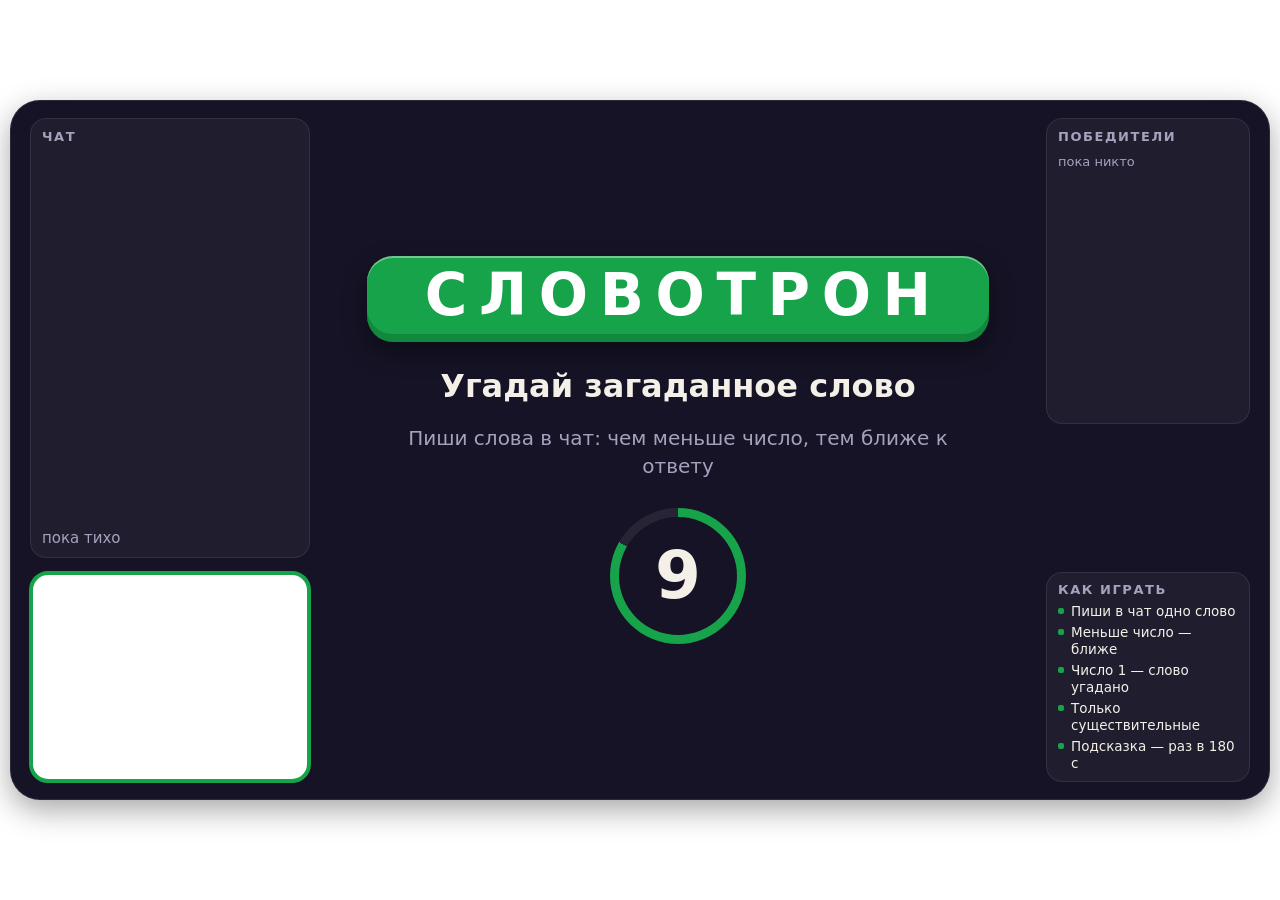
==== site/overlay.html @ 0b330c4e "Словотрон: игра для чата Twitch" ====
<!doctype html>
<html lang="ru">
<head>
<meta charset="utf-8">
<meta name="viewport" content="width=device-width, initial-scale=1">
<title>Словотрон</title>
<link rel="stylesheet" href="css/overlay.css">
</head>
<body>
<div id="stage" hidden>
  <div class="card" id="card">
    <div class="cam"></div>
    <section class="main" id="main">
      <header class="head" id="head">
        <div class="brand">Словотрон</div>
        <div class="round">раунд <b id="round"></b></div>
        <div class="status" id="status"></div>
        <div class="clock" id="clock"></div>
        <div class="count">слов <b id="count">0</b></div>
      </header>
      <div class="play" id="play">
        <div class="timeline" id="timeline">
          <div class="track"><div class="fill" id="fill"></div></div>
          <div class="label" id="label"></div>
        </div>
        <div class="plaque" id="plaque" hidden>
          <span class="answer" id="answer"></span>
          <span class="verdict"><span id="verdict"></span><span id="winner"></span></span>
        </div>
        <div class="column"><h3>Ближе всего</h3><div class="rows" id="best"></div></div>
      </div>
      <div class="lobby" id="lobby" hidden>
        <div class="title">Словотрон</div>
        <h1>Угадай загаданное слово</h1>
        <p>Пиши слова в чат: чем меньше число, тем ближе к ответу</p>
        <div class="countdown" id="countdown"><b id="countdown-number"></b></div>
        <p class="waiting" id="waiting" hidden></p>
      </div>
      <div class="pause" id="pause" hidden>
        <h2>Пауза</h2>
        <div class="boards">
          <div class="list" id="board-round"><h3>В этом раунде</h3><ol id="pause-round"></ol></div>
          <div class="list" id="board-total"><h3>Победители</h3><ol id="pause-total"></ol></div>
        </div>
      </div>
    </section>
    <aside class="list chatbox"><h3>Чат</h3><div class="chat" id="chat"></div></aside>
    <aside class="side" id="side">
      <div class="list" id="box-total"><h3>Победители</h3><ol id="list-total"></ol></div>
      <div class="list" id="box-round"><h3>В этом раунде</h3><ol id="list-round"></ol></div>
      <div class="list rules" id="box-rules"><h3>Как играть</h3><ul id="rules"></ul></div>
    </aside>
    <canvas class="confetti" id="confetti"></canvas>
  </div>
</div>
<script type="module" src="js/overlay.js"></script>
</body>
</html>
---- site/css/overlay.css ----
:root {
  --accent: #16a34a;
  --accent-ink: #fff;
  --card: #151325;
  --line: rgba(255, 255, 255, .09);
  --ink: #f4f0e8;
  --muted: #a6a2bd;
  --empty: rgba(255, 255, 255, .075);
  --chip: rgba(12, 10, 24, .58);
  --win: #c084fc;
  --thyme: #5edc1f;
  --heart: #d42426;
}

* { box-sizing: border-box; }
[hidden] { display: none !important; }
html, body { height: 100%; margin: 0; overflow: hidden; background: transparent; }

body {
  font-family: "Segoe UI", system-ui, -apple-system, Roboto, "Helvetica Neue", Arial, sans-serif;
  color: var(--ink);
  -webkit-font-smoothing: antialiased;
}

#stage {
  position: absolute; left: 50%; top: 50%; width: 1280px; height: 720px;
  transform: translate(-50%, -50%) scale(var(--k, 1));
}

.card {
  position: absolute; inset: 10px; z-index: 0; padding: 18px 20px;
  display: grid; gap: 14px 16px;
  grid-template: "chat main side" minmax(0, 1fr) "cam main side" 210px / 280px minmax(0, 1fr) 204px;
  border-radius: 30px; overflow: hidden;
  box-shadow: 0 10px 30px rgba(0, 0, 0, .35);
}
.card::after {
  content: ""; position: absolute; inset: 0; border-radius: inherit; pointer-events: none;
  box-shadow: inset 0 0 0 1px var(--line);
}

.cam { grid-area: cam; position: relative; z-index: -1; border-radius: 18px; box-shadow: 0 0 0 2000px var(--card); }
.cam::after {
  content: ""; position: absolute; inset: -1px; border-radius: 19px; border: 4px solid var(--accent);
}

.nocam .cam { display: none; }
.nocam .chatbox { grid-row: 1 / 3; }
.nocam .card, .nochat .card { background: var(--card); }

.nochat .cam, .nochat .chatbox { display: none; }
.nochat .card { left: 306px; grid-template: "main side" minmax(0, 1fr) / minmax(0, 1fr) 204px; }

.noside .side { display: none; }
.noside .card { right: 230px; grid-template: "chat main" minmax(0, 1fr) "cam main" 210px / 280px minmax(0, 1fr); }
.nochat.noside .card { grid-template: "main" minmax(0, 1fr) / minmax(0, 1fr); }

.nobg { --empty: rgba(21, 19, 37, .62); --muted: #cfcbe2; }
.nobg .card { background: none; box-shadow: none; }
.nobg .card::after { display: none; }
.nobg .cam { box-shadow: none; }
.nobg .head, .nobg .timeline, .nobg .column h3, .nobg .who, .nobg .lobby, .nobg .pause h2 {
  text-shadow: 0 1px 2px rgba(0, 0, 0, .95), 0 0 8px rgba(0, 0, 0, .7);
}
.nobg .list { background: rgba(21, 19, 37, .78); }

.confetti { position: absolute; left: 0; top: 0; z-index: 2; width: 100%; height: 100%; pointer-events: none; }

.main { grid-area: main; min-width: 0; min-height: 0; display: flex; flex-direction: column; gap: 12px; }

.head { flex: none; height: 46px; display: flex; align-items: center; gap: 18px; min-width: 0; }
.brand { font-weight: 900; font-size: 25px; letter-spacing: .16em; text-transform: uppercase; color: var(--accent); }
.round { font-size: 18px; font-weight: 600; color: var(--muted); white-space: nowrap; }
.round b { color: var(--ink); font-weight: 800; }
.status {
  flex: 1; min-width: 0; text-align: center; font-size: 19px; font-weight: 600;
  white-space: nowrap; overflow: hidden; text-overflow: ellipsis;
}
.results .status { color: var(--accent); font-weight: 800; font-size: 21px; }
.victory .status { color: var(--win); }
.clock {
  font-size: 20px; font-weight: 800; font-variant-numeric: tabular-nums; padding: 3px 12px; border-radius: 12px;
  background: var(--empty);
}
.count { font-size: 18px; font-weight: 600; color: var(--muted); white-space: nowrap; }
.count b { color: var(--ink); font-weight: 800; font-variant-numeric: tabular-nums; }

.play { flex: 1; min-height: 0; display: flex; flex-direction: column; gap: 12px; }
.play.enter { animation: play-in .55s cubic-bezier(.2, .9, .3, 1); }
@keyframes play-in { from { opacity: 0; transform: translateY(16px) scale(.97); } }

.timeline { flex: none; height: 20px; display: flex; align-items: center; gap: 12px; }
.track { flex: 1; height: 6px; border-radius: 3px; background: var(--empty); overflow: hidden; }
.fill {
  height: 100%; border-radius: 3px; background: var(--accent); transform-origin: left;
  transform: scaleX(var(--p, 1));
}
.label {
  font-size: 14px; font-weight: 600; color: var(--muted); font-variant-numeric: tabular-nums; white-space: nowrap;
}

.near { --tone: 22, 163, 74; --digit: #4ade80; }
.mid { --tone: 234, 179, 8; --digit: #facc15; }
.far { --tone: 249, 115, 22; --digit: #fb923c; }
.away { --tone: 220, 38, 38; --digit: #f87171; }
.won { --tone: 147, 51, 234; --digit: var(--win); }

.plaque {
  flex: none; height: 80px; padding: 0 16px 0 28px; border-radius: 22px;
  display: flex; align-items: center; gap: 20px;
  background: var(--empty); box-shadow: inset 0 0 0 2px var(--accent);
}
.plaque.won {
  background: linear-gradient(90deg, rgba(var(--tone), .6), rgb(var(--tone)));
  box-shadow: 0 0 26px rgba(var(--tone), .75), inset 0 2px 0 rgba(255, 255, 255, .28),
              inset 0 -5px 0 rgba(0, 0, 0, .2);
  text-shadow: 1px 2px 3px rgba(0, 0, 0, .45);
}
.plaque.pop { animation: plaque-in .5s cubic-bezier(.2, 1.3, .4, 1); }
@keyframes plaque-in { from { transform: scale(.86); opacity: 0; } }
.answer {
  flex: 1 1 0; min-width: 0; font-weight: 900; line-height: 1.2; letter-spacing: .1em; text-transform: uppercase;
  white-space: nowrap; overflow: hidden; text-overflow: ellipsis;
}
.verdict {
  flex: none; max-width: 330px; padding-right: 12px; display: flex; flex-direction: column; align-items: flex-end;
  gap: 3px;
  font-size: 13px; line-height: 17px; font-weight: 700; letter-spacing: .12em; text-transform: uppercase;
  color: var(--muted); white-space: nowrap;
}
.plaque.won .verdict { padding-right: 0; color: rgba(255, 255, 255, .88); }
.answer[hidden] + .verdict { flex: 1; max-width: none; align-items: center; }
#winner { max-width: 100%; display: flex; }
#winner:empty { display: none; }
.chip {
  min-width: 0; padding: 2px 14px 4px; border-radius: 13px; background: var(--chip);
  font-size: 24px; line-height: 30px; font-weight: 900; letter-spacing: 0; text-transform: none; text-shadow: none;
  white-space: nowrap; overflow: hidden; text-overflow: ellipsis;
}
.chip b { font-weight: inherit; }

.crown {
  display: inline-block; flex: none; width: 1.2em; height: .9em; margin-right: .3em; vertical-align: -.05em;
  background: url("data:image/svg+xml,%3Csvg xmlns='http://www.w3.org/2000/svg' viewBox='0 0 24 18'%3E%3Cpath d='M2.5 15.5 1 4.5l6 4.6L12 1.5l5 7.6 6-4.6-1.5 11z' fill='%23ffc928' stroke='%23b8860b' stroke-width='1' stroke-linejoin='round'/%3E%3Crect x='2.5' y='15' width='19' height='2.6' rx='1' fill='%23e0a100'/%3E%3C/svg%3E") center / contain no-repeat;
}

.column { flex: 1; align-self: center; width: 546px; min-height: 0; display: flex; flex-direction: column; }
.column h3, .list h3 {
  margin: 0 0 5px; font-size: 13px; line-height: 17px; font-weight: 700; letter-spacing: .12em;
  text-transform: uppercase; color: var(--muted);
}
.rows { flex: 1; min-height: 0; display: flex; flex-direction: column; gap: 5px; }

.row { flex: none; height: 32px; display: flex; align-items: center; gap: 12px; }
.slab {
  flex: none; width: 344px; position: relative; z-index: 0; height: 100%; padding: 0 12px; border-radius: 10px;
  overflow: hidden; display: flex; align-items: center; gap: 8px; background: var(--empty);
  font-size: 16px; line-height: 20px; text-shadow: 1px 1px 2px rgba(0, 0, 0, .5);
}
.bar {
  position: absolute; z-index: -1; left: 0; top: 0; bottom: 0; width: var(--w, 0%); border-radius: inherit;
  background: linear-gradient(90deg, rgba(var(--tone), .5), rgb(var(--tone)));
}
.word {
  flex: 1; min-width: 0; font-weight: 800; letter-spacing: .06em; text-transform: uppercase;
  white-space: nowrap; overflow: hidden; text-overflow: ellipsis;
}
.slab .rank { flex: none; font-weight: 800; font-variant-numeric: tabular-nums; color: #fff; }
.who {
  flex: 1; min-width: 0; font-size: 15px; line-height: 20px; font-weight: 700;
  white-space: nowrap; overflow: hidden; text-overflow: ellipsis;
}
.who b { font-weight: inherit; }
.who.note { color: var(--muted); font-weight: 600; }
.row.empty { justify-content: center; font-size: 14px; color: var(--muted); }
.row.won .slab { box-shadow: 0 0 18px rgba(var(--tone), .9); }
.row.pop { animation: row-in .32s ease-out; }
@keyframes row-in { from { transform: translateY(-10px) scale(.96); opacity: 0; } }

.lobby {
  flex: 1; min-height: 0; display: flex; flex-direction: column; align-items: center; justify-content: center;
  gap: 20px; text-align: center;
}
.title {
  padding: 8px 46px 14px; border-radius: 26px; background: var(--accent); color: var(--accent-ink);
  font-size: 58px; line-height: 1.1; font-weight: 900; letter-spacing: .2em; text-indent: .2em;
  text-transform: uppercase; text-shadow: none;
  box-shadow: inset 0 -8px 0 rgba(0, 0, 0, .17), inset 0 2px 0 rgba(255, 255, 255, .38),
              0 10px 24px rgba(0, 0, 0, .35);
  animation: title-in .55s cubic-bezier(.2, 1.3, .4, 1) backwards;
}
@keyframes title-in { from { transform: translateY(-18px) scale(.8); opacity: 0; } }
.lobby h1 { margin: 6px 0 0; font-size: 32px; line-height: 1.15; font-weight: 800; }
.lobby p { margin: 0; max-width: 560px; font-size: 20px; line-height: 1.4; color: var(--muted); }
.lobby .waiting { min-height: 136px; margin-top: 8px; display: grid; place-items: center; color: var(--ink); }
.countdown {
  position: relative; width: 136px; height: 136px; margin-top: 8px; border-radius: 50%;
  display: grid; place-items: center;
  background: conic-gradient(var(--accent) calc(var(--p, 1) * 360deg), var(--empty) 0);
}
.countdown::before { content: ""; position: absolute; inset: 9px; border-radius: 50%; background: var(--card); }
.countdown b {
  position: relative; font-size: 66px; font-weight: 900; line-height: 1; font-variant-numeric: tabular-nums;
}
.countdown.final b { color: var(--accent); }
.countdown b.beat { animation: beat .45s cubic-bezier(.2, 1.4, .4, 1); }
@keyframes beat { from { transform: scale(1.6); opacity: .2; } }

.list {
  min-width: 0; padding: 10px 12px; border-radius: 16px; background: rgba(255, 255, 255, .045);
  box-shadow: inset 0 0 0 1px var(--line);
}
.list ol, .list ul { list-style: none; margin: 0; padding: 0; }
.list ol li { display: flex; align-items: baseline; gap: 7px; height: 24px; font-size: 15px; line-height: 24px; }
.list li .crown { margin-right: -2px; }
.list .place {
  width: 15px; text-align: right; font-size: 13px; color: var(--muted); font-variant-numeric: tabular-nums;
}
.list .name { flex: 1; min-width: 0; font-weight: 600; white-space: nowrap; overflow: hidden; text-overflow: ellipsis; }
.list .points { font-weight: 800; font-variant-numeric: tabular-nums; }
.list li.first .name, .list li.first .points { color: var(--accent); }
.list li.fact .name { font-weight: 400; }
.list ol li.note { font-size: 13px; color: var(--muted); white-space: nowrap; overflow: hidden; }

.pause { flex: 1; min-height: 0; display: flex; flex-direction: column; gap: 14px; }
.pause h2 {
  flex: none; margin: 0; height: 46px; line-height: 46px; text-align: center;
  font-weight: 900; font-size: 34px; letter-spacing: .16em; text-transform: uppercase; color: var(--accent);
}
.paused .side { display: none; }
.paused .main { grid-column: main / side; }
.noside .paused .main { grid-column: main; }
.boards { flex: 1; min-height: 0; display: grid; grid-template-columns: 1fr 1fr; gap: 16px; }
.boards .list { min-height: 0; padding: 14px 10px 14px 18px; display: flex; flex-direction: column; }
.boards h3 { margin-bottom: 8px; font-size: 15px; }
.boards ol { flex: 1; min-height: 0; overflow-y: auto; padding-right: 8px; }
.boards ol::-webkit-scrollbar { width: 8px; }
.boards ol::-webkit-scrollbar-track { border-radius: 4px; background: var(--empty); }
.boards ol::-webkit-scrollbar-thumb { border-radius: 4px; background: var(--accent); }
.boards ol li { gap: 10px; height: 32px; font-size: 20px; line-height: 32px; }
.boards .place { width: 28px; font-size: 16px; }
.boards ol li.note { font-size: 16px; }

.side {
  grid-area: side; display: flex; flex-direction: column; justify-content: space-between; gap: 12px;
  min-width: 0; min-height: 0;
}
#box-total { flex: none; height: 306px; }
.victory #box-total { box-shadow: inset 0 0 0 2px var(--win); }
.victory #box-total h3 { color: var(--win); }

.rules { flex: none; padding: 9px 12px 10px; }
.rules li { position: relative; margin-top: 4px; padding-left: 13px; font-size: 13.5px; line-height: 17px; }
.rules li::before {
  content: ""; position: absolute; left: 0; top: 5px; width: 6px; height: 6px; border-radius: 2px;
  background: var(--accent);
}

.chatbox { grid-area: chat; display: flex; flex-direction: column; min-height: 0; }
.chat {
  flex: 1; min-height: 0; overflow: hidden; display: flex; flex-direction: column; justify-content: flex-end; gap: 5px;
  -webkit-mask-image: linear-gradient(to bottom, transparent, #000 30px);
  mask-image: linear-gradient(to bottom, transparent, #000 30px);
}
.msg {
  flex: none; font-size: 15px; line-height: 20px; overflow-wrap: anywhere;
  display: -webkit-box; -webkit-box-orient: vertical; -webkit-line-clamp: 4; overflow: hidden;
}
.msg b { font-weight: 700; }
.msg img { height: 22px; width: auto; margin: -4px 0 -2px; vertical-align: middle; }
.msg.hit .text { font-weight: 700; }
.msg .rank { font-style: normal; font-weight: 800; font-variant-numeric: tabular-nums; color: var(--digit); }
.msg .mark { font-style: normal; font-size: 13px; color: var(--muted); }
.msg.note { color: var(--muted); }
.msg.pop { animation: msg-in .3s ease-out; }
.msg.star {
  position: relative; margin: 2px 0; padding: 3px 8px 4px; border: 1.5px solid var(--frame); border-radius: 10px;
  background: var(--tint); box-shadow: 0 0 10px var(--glow);
}
.msg.star-white { --frame: #fff; --tint: rgba(255, 255, 255, .06); --glow: rgba(255, 255, 255, .16); }
.msg.star-thyme { --frame: var(--thyme); --tint: rgba(94, 220, 31, .07); --glow: rgba(94, 220, 31, .2); }
.msg.star-heart {
  --frame: var(--heart); --tint: rgba(212, 36, 38, .1); --glow: rgba(212, 36, 38, .25); padding-right: 28px;
}
.msg.star-heart::after {
  content: "\2665"; position: absolute; right: 8px; top: 5px; opacity: 0;
  color: var(--heart); font: 900 15px/1 "Segoe UI Symbol", "Arial Unicode MS", sans-serif;
  animation: heart 15s ease-in-out var(--phase, 0s) infinite;
}
.msg.star-rainbow {
  --tint: rgba(255, 255, 255, .05); --glow: rgba(255, 255, 255, .1); padding: 4.5px 9.5px 5.5px; border: 0;
}
.msg.star-rainbow::before {
  content: ""; position: absolute; inset: 0; border: 1.5px solid transparent; border-radius: inherit;
  -webkit-mask: linear-gradient(#000, #000) padding-box, linear-gradient(#000, #000);
  -webkit-mask-composite: xor; mask-composite: exclude;
}
@keyframes msg-in { from { transform: translateY(10px); opacity: 0; } }
@keyframes heart {
  0%, 86%, 100% { opacity: 0; transform: translateY(4px) scale(.3); }
  88.5% { opacity: 1; transform: scale(1.25); }
  90.5% { opacity: 1; transform: scale(1); }
  92.5% { opacity: 1; transform: scale(1.2); }
  96% { opacity: 1; transform: scale(1); }
}

.rainbow, .msg.star-rainbow::before {
  background: linear-gradient(90deg, #ff6b6b, #ffb547, #f2e96e, #7be3a0, #6ec3ff, #b79bff, #ff8fd0, #ff6b6b)
    0 0 / 120px 100%;
  animation: rainbow 2.4s linear var(--phase, 0s) infinite;
}
.rainbow, .list li.first .name.rainbow {
  -webkit-background-clip: text; background-clip: text; -webkit-text-fill-color: transparent; color: transparent;
}
@keyframes rainbow { to { background-position: 120px 0; } }
.white, .list li.first .name.white { color: #fff; }
.thyme, .list li.first .name.thyme { color: var(--thyme); }
.heart, .list li.first .name.heart { color: var(--heart); }
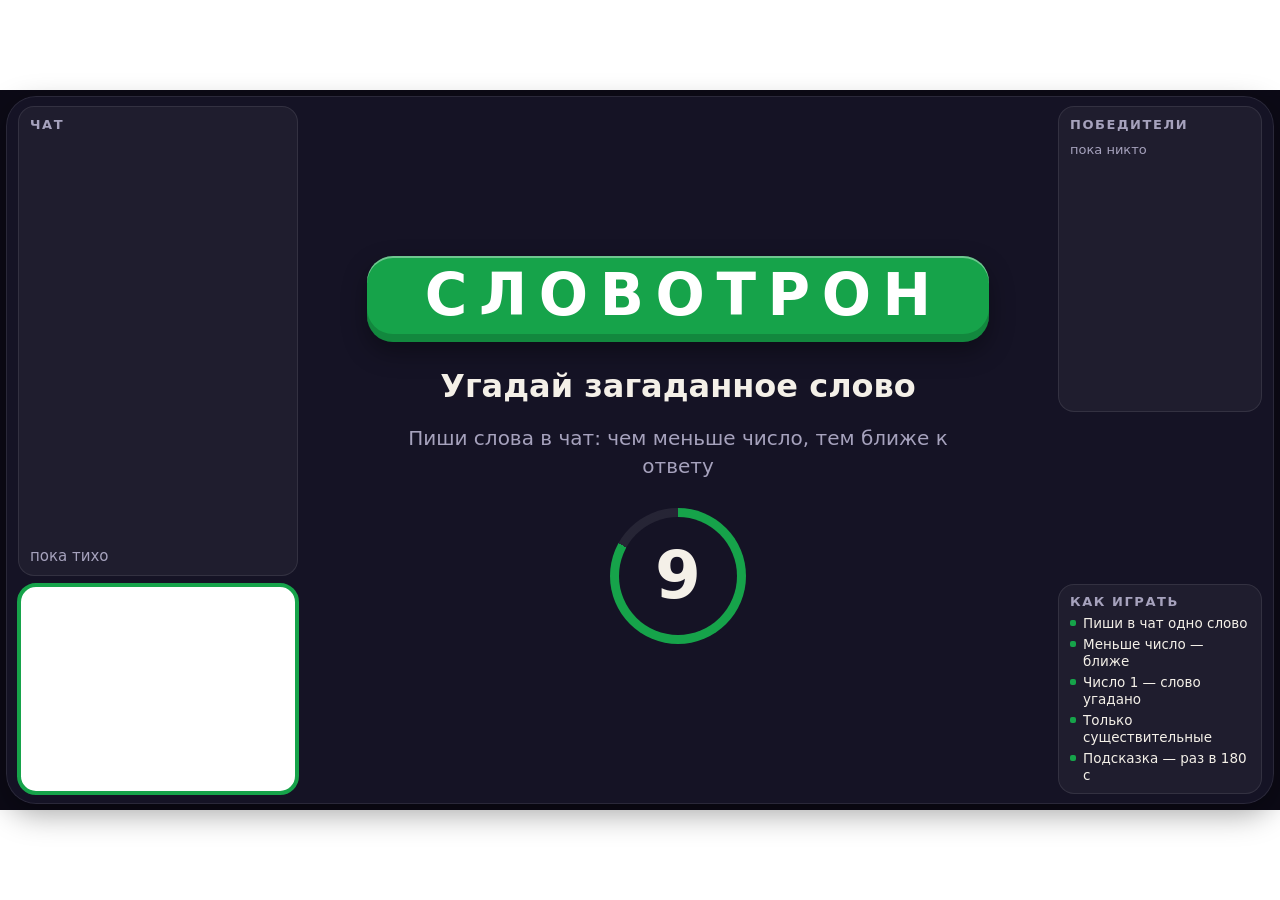
==== commit 37eb37fb: "Минималистичный оверлей 960×1080 вместо галочек «Скрыть чат», «Убрать победителей» и «Прозрачный фон" ====
--- a/site/overlay.html
+++ b/site/overlay.html
@@ -12,6 +12,7 @@
     <div class="cam"></div>
     <section class="main" id="main">
       <header class="head" id="head">
+        <img class="logo" src="images/logo.png" alt="Games on Stream">
         <div class="brand">Словотрон</div>
         <div class="round">раунд <b id="round"></b></div>
         <div class="status" id="status"></div>
--- a/site/css/overlay.css
+++ b/site/css/overlay.css
@@ -2,6 +2,7 @@
   --accent: #16a34a;
   --accent-ink: #fff;
   --card: #151325;
+  --backdrop: #0c0a16;
   --line: rgba(255, 255, 255, .09);
   --ink: #f4f0e8;
   --muted: #a6a2bd;
@@ -10,6 +11,7 @@
   --win: #c084fc;
   --thyme: #5edc1f;
   --heart: #d42426;
+  --snow: #a6d6ff;
 }
 
 * { box-sizing: border-box; }
@@ -28,8 +30,8 @@
 }
 
 .card {
-  position: absolute; inset: 10px; z-index: 0; padding: 18px 20px;
-  display: grid; gap: 14px 16px;
+  position: absolute; inset: 6px; z-index: 0; padding: 10px 12px;
+  display: grid; gap: 8px 20px;
   grid-template: "chat main side" minmax(0, 1fr) "cam main side" 210px / 280px minmax(0, 1fr) 204px;
   border-radius: 30px; overflow: hidden;
   box-shadow: 0 10px 30px rgba(0, 0, 0, .35);
@@ -38,6 +40,13 @@
   content: ""; position: absolute; inset: 0; border-radius: inherit; pointer-events: none;
   box-shadow: inset 0 0 0 1px var(--line);
 }
+#stage::before {
+  content: ""; position: absolute; left: 18px; top: 494px; z-index: -1; width: 280px; height: 210px;
+  border-radius: 18px; box-shadow: 0 0 0 1400px var(--backdrop); clip-path: inset(-494px -982px -16px -18px);
+}
+.nocam #stage::before {
+  inset: 0; width: auto; height: auto; border-radius: 0; box-shadow: none; background: var(--backdrop);
+}
 
 .cam { grid-area: cam; position: relative; z-index: -1; border-radius: 18px; box-shadow: 0 0 0 2000px var(--card); }
 .cam::after {
@@ -46,29 +55,31 @@
 
 .nocam .cam { display: none; }
 .nocam .chatbox { grid-row: 1 / 3; }
-.nocam .card, .nochat .card { background: var(--card); }
-
-.nochat .cam, .nochat .chatbox { display: none; }
-.nochat .card { left: 306px; grid-template: "main side" minmax(0, 1fr) / minmax(0, 1fr) 204px; }
-
-.noside .side { display: none; }
-.noside .card { right: 230px; grid-template: "chat main" minmax(0, 1fr) "cam main" 210px / 280px minmax(0, 1fr); }
-.nochat.noside .card { grid-template: "main" minmax(0, 1fr) / minmax(0, 1fr); }
-
-.nobg { --empty: rgba(21, 19, 37, .62); --muted: #cfcbe2; }
-.nobg .card { background: none; box-shadow: none; }
-.nobg .card::after { display: none; }
-.nobg .cam { box-shadow: none; }
-.nobg .head, .nobg .timeline, .nobg .column h3, .nobg .who, .nobg .lobby, .nobg .pause h2 {
-  text-shadow: 0 1px 2px rgba(0, 0, 0, .95), 0 0 8px rgba(0, 0, 0, .7);
-}
-.nobg .list { background: rgba(21, 19, 37, .78); }
+.vtuber .card { grid-template: "chat main side" minmax(0, 1fr) "cam main side" 360px / 280px minmax(0, 1fr) 204px; }
+.vtuber #stage::before { top: 344px; height: 360px; clip-path: inset(-344px -982px -16px -18px); }
+.nocam .card { background: var(--card); }
+
+.mini { --empty: rgba(21, 19, 37, .62); --muted: #cfcbe2; }
+.mini #stage { width: 640px; }
+.mini #stage::before, .mini .card::after, .mini .cam, .mini .chatbox, .mini .side, .mini .round, .mini .status,
+.mini .clock, .mini .count, .mini .timeline .label, .mini .column h3, .mini .who { display: none; }
+.mini .card {
+  inset: 0; padding: 14px 16px; grid-template: "main" minmax(0, 1fr) / minmax(0, 1fr);
+  border-radius: 0; background: none; box-shadow: none;
+}
+.mini .head { gap: 14px; }
+.mini .head .logo { display: block; height: 40px; }
+.mini .timeline, .mini .column { align-self: flex-start; width: var(--brand-end, 100%); }
+.mini .slab { flex: 1; width: auto; }
+.mini .head, .mini .lobby, .mini .pause h2 { text-shadow: 0 1px 2px rgba(0, 0, 0, .95), 0 0 8px rgba(0, 0, 0, .7); }
+.mini .list { background: rgba(21, 19, 37, .78); }
 
 .confetti { position: absolute; left: 0; top: 0; z-index: 2; width: 100%; height: 100%; pointer-events: none; }
 
-.main { grid-area: main; min-width: 0; min-height: 0; display: flex; flex-direction: column; gap: 12px; }
+.main { grid-area: main; min-width: 0; min-height: 0; display: flex; flex-direction: column; gap: 8px; }
 
 .head { flex: none; height: 46px; display: flex; align-items: center; gap: 18px; min-width: 0; }
+.head .logo { display: none; }
 .brand { font-weight: 900; font-size: 25px; letter-spacing: .16em; text-transform: uppercase; color: var(--accent); }
 .round { font-size: 18px; font-weight: 600; color: var(--muted); white-space: nowrap; }
 .round b { color: var(--ink); font-weight: 800; }
@@ -85,7 +96,7 @@
 .count { font-size: 18px; font-weight: 600; color: var(--muted); white-space: nowrap; }
 .count b { color: var(--ink); font-weight: 800; font-variant-numeric: tabular-nums; }
 
-.play { flex: 1; min-height: 0; display: flex; flex-direction: column; gap: 12px; }
+.play { flex: 1; min-height: 0; display: flex; flex-direction: column; gap: 8px; }
 .play.enter { animation: play-in .55s cubic-bezier(.2, .9, .3, 1); }
 @keyframes play-in { from { opacity: 0; transform: translateY(16px) scale(.97); } }
 
@@ -229,7 +240,7 @@
 }
 .paused .side { display: none; }
 .paused .main { grid-column: main / side; }
-.noside .paused .main { grid-column: main; }
+.mini .paused .main { grid-column: main; }
 .boards { flex: 1; min-height: 0; display: grid; grid-template-columns: 1fr 1fr; gap: 16px; }
 .boards .list { min-height: 0; padding: 14px 10px 14px 18px; display: flex; flex-direction: column; }
 .boards h3 { margin-bottom: 8px; font-size: 15px; }
@@ -242,7 +253,7 @@
 .boards ol li.note { font-size: 16px; }
 
 .side {
-  grid-area: side; display: flex; flex-direction: column; justify-content: space-between; gap: 12px;
+  grid-area: side; display: flex; flex-direction: column; justify-content: space-between; gap: 8px;
   min-width: 0; min-height: 0;
 }
 #box-total { flex: none; height: 306px; }
@@ -279,6 +290,7 @@
 }
 .msg.star-white { --frame: #fff; --tint: rgba(255, 255, 255, .06); --glow: rgba(255, 255, 255, .16); }
 .msg.star-thyme { --frame: var(--thyme); --tint: rgba(94, 220, 31, .07); --glow: rgba(94, 220, 31, .2); }
+.msg.star-snow { --frame: var(--snow); --tint: rgba(166, 214, 255, .07); --glow: rgba(166, 214, 255, .2); }
 .msg.star-heart {
   --frame: var(--heart); --tint: rgba(212, 36, 38, .1); --glow: rgba(212, 36, 38, .25); padding-right: 28px;
 }
@@ -316,3 +328,10 @@
 .white, .list li.first .name.white { color: #fff; }
 .thyme, .list li.first .name.thyme { color: var(--thyme); }
 .heart, .list li.first .name.heart { color: var(--heart); }
+.snow, .list li.first .name.snow {
+  background: linear-gradient(105deg, var(--snow) 0 46.5%, #fff 49.5% 50.5%, var(--snow) 53.5% 100%) -230px 0 /
+    400px 100%;
+  -webkit-background-clip: text; background-clip: text; -webkit-text-fill-color: transparent; color: transparent;
+  animation: snow-glint 6s ease-in-out var(--phase, 0s) infinite;
+}
+@keyframes snow-glint { 0%, 70% { background-position: -230px 0; } 100% { background-position: 20px 0; } }
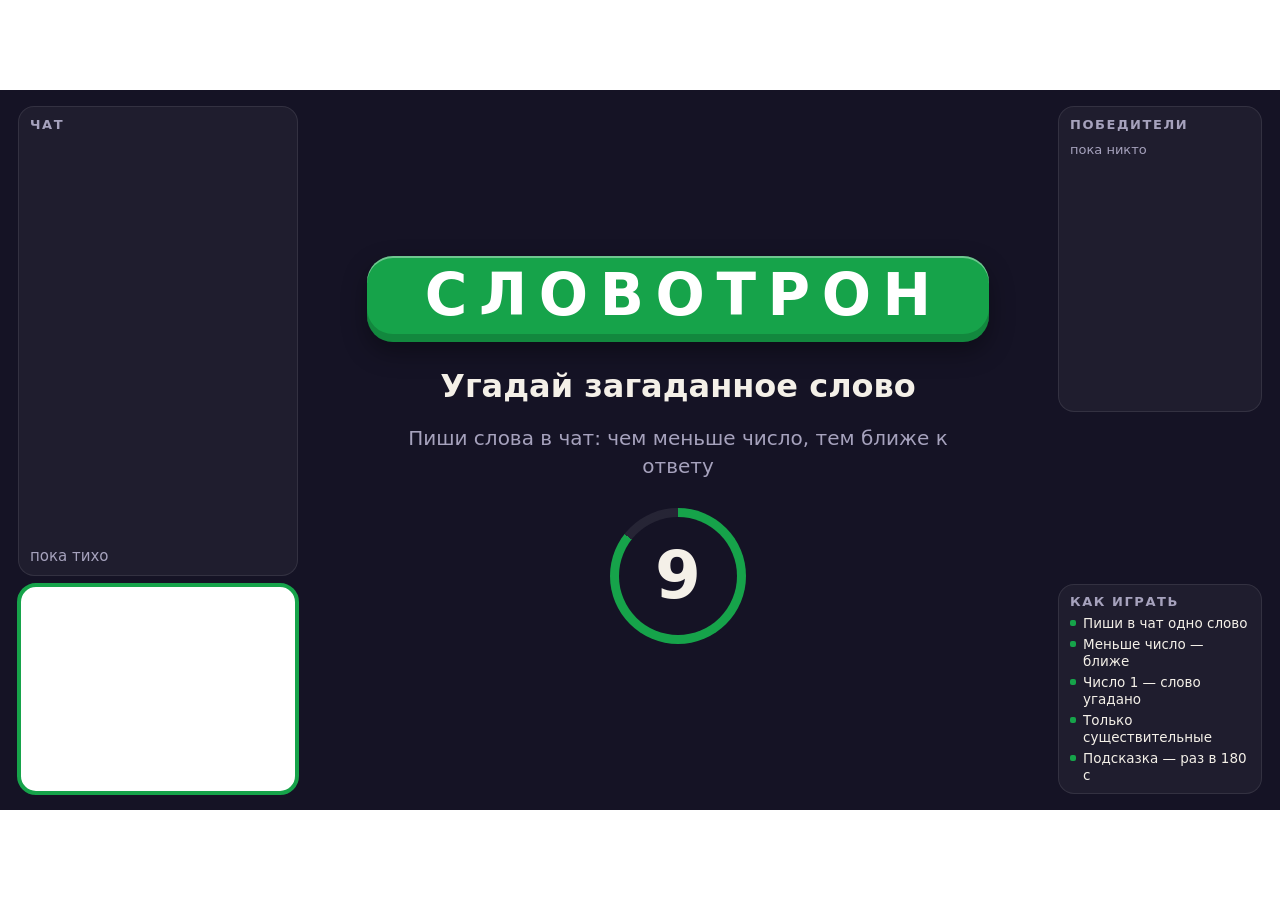
==== commit afaeb4b3: "Ник sulffur_ с глянцевыми переливами, сочная радуга с подсветкой, без рамок у особых ников" ====
--- a/site/overlay.html
+++ b/site/overlay.html
@@ -55,5 +55,12 @@
   </div>
 </div>
 <script type="module" src="js/overlay.js"></script>
+<svg class="defs" width="0" height="0" aria-hidden="true">
+  <filter id="glow" x="-20%" y="-60%" width="140%" height="220%">
+    <feGaussianBlur in="SourceGraphic" stdDeviation="1.2" result="blur"/>
+    <feComponentTransfer in="blur" result="halo"><feFuncA type="linear" slope="0.9"/></feComponentTransfer>
+    <feMerge><feMergeNode in="halo"/><feMergeNode in="SourceGraphic"/></feMerge>
+  </filter>
+</svg>
 </body>
 </html>
--- a/site/css/overlay.css
+++ b/site/css/overlay.css
@@ -2,7 +2,6 @@
   --accent: #16a34a;
   --accent-ink: #fff;
   --card: #151325;
-  --backdrop: #0c0a16;
   --line: rgba(255, 255, 255, .09);
   --ink: #f4f0e8;
   --muted: #a6a2bd;
@@ -12,10 +11,12 @@
   --thyme: #5edc1f;
   --heart: #d42426;
   --snow: #a6d6ff;
+  --glare: #ff2b2b;
 }
 
 * { box-sizing: border-box; }
 [hidden] { display: none !important; }
+.defs { position: absolute; }
 html, body { height: 100%; margin: 0; overflow: hidden; background: transparent; }
 
 body {
@@ -30,22 +31,10 @@
 }
 
 .card {
-  position: absolute; inset: 6px; z-index: 0; padding: 10px 12px;
+  position: absolute; inset: 0; z-index: 0; padding: 16px 18px;
   display: grid; gap: 8px 20px;
   grid-template: "chat main side" minmax(0, 1fr) "cam main side" 210px / 280px minmax(0, 1fr) 204px;
-  border-radius: 30px; overflow: hidden;
-  box-shadow: 0 10px 30px rgba(0, 0, 0, .35);
-}
-.card::after {
-  content: ""; position: absolute; inset: 0; border-radius: inherit; pointer-events: none;
-  box-shadow: inset 0 0 0 1px var(--line);
-}
-#stage::before {
-  content: ""; position: absolute; left: 18px; top: 494px; z-index: -1; width: 280px; height: 210px;
-  border-radius: 18px; box-shadow: 0 0 0 1400px var(--backdrop); clip-path: inset(-494px -982px -16px -18px);
-}
-.nocam #stage::before {
-  inset: 0; width: auto; height: auto; border-radius: 0; box-shadow: none; background: var(--backdrop);
+  overflow: hidden;
 }
 
 .cam { grid-area: cam; position: relative; z-index: -1; border-radius: 18px; box-shadow: 0 0 0 2000px var(--card); }
@@ -56,19 +45,24 @@
 .nocam .cam { display: none; }
 .nocam .chatbox { grid-row: 1 / 3; }
 .vtuber .card { grid-template: "chat main side" minmax(0, 1fr) "cam main side" 360px / 280px minmax(0, 1fr) 204px; }
-.vtuber #stage::before { top: 344px; height: 360px; clip-path: inset(-344px -982px -16px -18px); }
 .nocam .card { background: var(--card); }
 
 .mini { --empty: rgba(21, 19, 37, .62); --muted: #cfcbe2; }
-.mini #stage { width: 640px; }
-.mini #stage::before, .mini .card::after, .mini .cam, .mini .chatbox, .mini .side, .mini .round, .mini .status,
+.mini #stage { width: 426.667px; }
+.mini .cam, .mini .chatbox, .mini .side, .mini .round, .mini .status,
 .mini .clock, .mini .count, .mini .timeline .label, .mini .column h3, .mini .who { display: none; }
 .mini .card {
-  inset: 0; padding: 14px 16px; grid-template: "main" minmax(0, 1fr) / minmax(0, 1fr);
-  border-radius: 0; background: none; box-shadow: none;
-}
-.mini .head { gap: 14px; }
-.mini .head .logo { display: block; height: 40px; }
+  inset: 0; padding: 12px 12px; grid-template: "main" minmax(0, 1fr) / minmax(0, 1fr);
+  background: none;
+}
+.mini .head { height: 40px; gap: 10px; }
+.mini .head .logo { display: block; height: 32px; }
+.mini .brand {
+  padding: 3px 12px 6px; border-radius: 10px; background: var(--accent); color: var(--accent-ink);
+  font-size: 22px; line-height: 1.1; letter-spacing: .12em; text-indent: .12em; text-shadow: none;
+  box-shadow: inset 0 -3px 0 rgba(0, 0, 0, .17), inset 0 1px 0 rgba(255, 255, 255, .38), 0 4px 10px rgba(0, 0, 0, .35);
+}
+.mini .title { padding: 6px 22px 10px; border-radius: 18px; font-size: 34px; letter-spacing: .14em; text-indent: .14em; }
 .mini .timeline, .mini .column { align-self: flex-start; width: var(--brand-end, 100%); }
 .mini .slab { flex: 1; width: auto; }
 .mini .head, .mini .lobby, .mini .pause h2 { text-shadow: 0 1px 2px rgba(0, 0, 0, .95), 0 0 8px rgba(0, 0, 0, .7); }
@@ -284,47 +278,19 @@
 .msg .mark { font-style: normal; font-size: 13px; color: var(--muted); }
 .msg.note { color: var(--muted); }
 .msg.pop { animation: msg-in .3s ease-out; }
-.msg.star {
-  position: relative; margin: 2px 0; padding: 3px 8px 4px; border: 1.5px solid var(--frame); border-radius: 10px;
-  background: var(--tint); box-shadow: 0 0 10px var(--glow);
-}
-.msg.star-white { --frame: #fff; --tint: rgba(255, 255, 255, .06); --glow: rgba(255, 255, 255, .16); }
-.msg.star-thyme { --frame: var(--thyme); --tint: rgba(94, 220, 31, .07); --glow: rgba(94, 220, 31, .2); }
-.msg.star-snow { --frame: var(--snow); --tint: rgba(166, 214, 255, .07); --glow: rgba(166, 214, 255, .2); }
-.msg.star-heart {
-  --frame: var(--heart); --tint: rgba(212, 36, 38, .1); --glow: rgba(212, 36, 38, .25); padding-right: 28px;
-}
-.msg.star-heart::after {
-  content: "\2665"; position: absolute; right: 8px; top: 5px; opacity: 0;
-  color: var(--heart); font: 900 15px/1 "Segoe UI Symbol", "Arial Unicode MS", sans-serif;
-  animation: heart 15s ease-in-out var(--phase, 0s) infinite;
-}
-.msg.star-rainbow {
-  --tint: rgba(255, 255, 255, .05); --glow: rgba(255, 255, 255, .1); padding: 4.5px 9.5px 5.5px; border: 0;
-}
-.msg.star-rainbow::before {
-  content: ""; position: absolute; inset: 0; border: 1.5px solid transparent; border-radius: inherit;
-  -webkit-mask: linear-gradient(#000, #000) padding-box, linear-gradient(#000, #000);
-  -webkit-mask-composite: xor; mask-composite: exclude;
-}
 @keyframes msg-in { from { transform: translateY(10px); opacity: 0; } }
-@keyframes heart {
-  0%, 86%, 100% { opacity: 0; transform: translateY(4px) scale(.3); }
-  88.5% { opacity: 1; transform: scale(1.25); }
-  90.5% { opacity: 1; transform: scale(1); }
-  92.5% { opacity: 1; transform: scale(1.2); }
-  96% { opacity: 1; transform: scale(1); }
-}
-
-.rainbow, .msg.star-rainbow::before {
-  background: linear-gradient(90deg, #ff6b6b, #ffb547, #f2e96e, #7be3a0, #6ec3ff, #b79bff, #ff8fd0, #ff6b6b)
-    0 0 / 120px 100%;
+
+.rainbow {
+  background:
+    linear-gradient(rgba(255, 255, 255, .35), rgba(255, 255, 255, .12) 54%, rgba(0, 0, 0, .05) 56%, rgba(0, 0, 0, .3)),
+    linear-gradient(90deg, #ff2b2b, #ff8a00, #ffe100, #1ee35a, #00b2ff, #7b3cff, #ff2bd2, #ff2b2b) 0 0 / 120px 100%;
+  filter: url(#glow);
   animation: rainbow 2.4s linear var(--phase, 0s) infinite;
 }
 .rainbow, .list li.first .name.rainbow {
   -webkit-background-clip: text; background-clip: text; -webkit-text-fill-color: transparent; color: transparent;
 }
-@keyframes rainbow { to { background-position: 120px 0; } }
+@keyframes rainbow { to { background-position: 0 0, 120px 0; } }
 .white, .list li.first .name.white { color: #fff; }
 .thyme, .list li.first .name.thyme { color: var(--thyme); }
 .heart, .list li.first .name.heart { color: var(--heart); }
@@ -335,3 +301,40 @@
   animation: snow-glint 6s ease-in-out var(--phase, 0s) infinite;
 }
 @keyframes snow-glint { 0%, 70% { background-position: -230px 0; } 100% { background-position: 20px 0; } }
+.glare, .list li.first .name.glare {
+  background: radial-gradient(closest-side, #fff 30%, #ffc2c2 50%, var(--glare) 90%) center / 70% 100% no-repeat,
+    var(--glare);
+  -webkit-background-clip: text; background-clip: text; -webkit-text-fill-color: transparent; color: transparent;
+  filter: drop-shadow(0 0 3px rgba(255, 43, 43, .7));
+  animation: glare 3s linear var(--phase, 0s) infinite;
+}
+.list .name.glare { flex: 0 1 auto; margin-right: auto; }
+@keyframes glare {
+  0%, 100% { background-size: 70% 100%, auto; filter: drop-shadow(0 0 3px rgba(255, 43, 43, .7)); }
+  9% { background-size: 25% 100%, auto; filter: drop-shadow(0 0 1px rgba(255, 43, 43, .4)); }
+  13% { background-size: 120% 100%, auto; filter: drop-shadow(0 0 6px rgba(255, 43, 43, .95)); }
+  31% { background-size: 55% 100%, auto; }
+  35% { background-size: 100% 100%, auto; filter: drop-shadow(0 0 5px rgba(255, 43, 43, .85)); }
+  52% { background-size: 30% 100%, auto; filter: drop-shadow(0 0 2px rgba(255, 43, 43, .5)); }
+  56% { background-size: 95% 100%, auto; }
+  74% { background-size: 60% 100%, auto; }
+  78% { background-size: 110% 100%, auto; filter: drop-shadow(0 0 6px rgba(255, 43, 43, .95)); }
+}
+.gem, .list li.first .name.gem {
+  background:
+    linear-gradient(100deg, transparent 0 44%, rgba(255, 255, 255, .95) 50%, transparent 56% 100%) -300px 0 / 300px 100%
+      no-repeat,
+    linear-gradient(rgba(255, 255, 255, .7), rgba(255, 255, 255, .35) 54%, rgba(0, 0, 0, .05) 56%, rgba(0, 0, 0, .4)),
+    linear-gradient(90deg, #00b377, #5fffc4 10%, #00b377 22%, #0b5c44 26%, #6a0b24 29%, #e0102f 33%, #ff6b78 44%,
+      #e0102f 55%, #6a32ff 66%, #c39bff 77%, #6a32ff 88%, #00b377) 0 0 / 360px 100%;
+  -webkit-background-clip: text; background-clip: text; -webkit-text-fill-color: transparent; color: transparent;
+  filter: drop-shadow(0 0 3px rgba(95, 255, 196, .6));
+  animation: gem 6s linear var(--phase, 0s) infinite;
+}
+@keyframes gem {
+  0%, 100% { filter: drop-shadow(0 0 3px rgba(95, 255, 196, .6)); }
+  0% { background-position: -300px 0, 0 0, 0 0; }
+  33% { filter: drop-shadow(0 0 3px rgba(195, 155, 255, .65)); }
+  66% { filter: drop-shadow(0 0 3px rgba(255, 107, 120, .6)); }
+  100% { background-position: 300px 0, 0 0, 360px 0; }
+}
